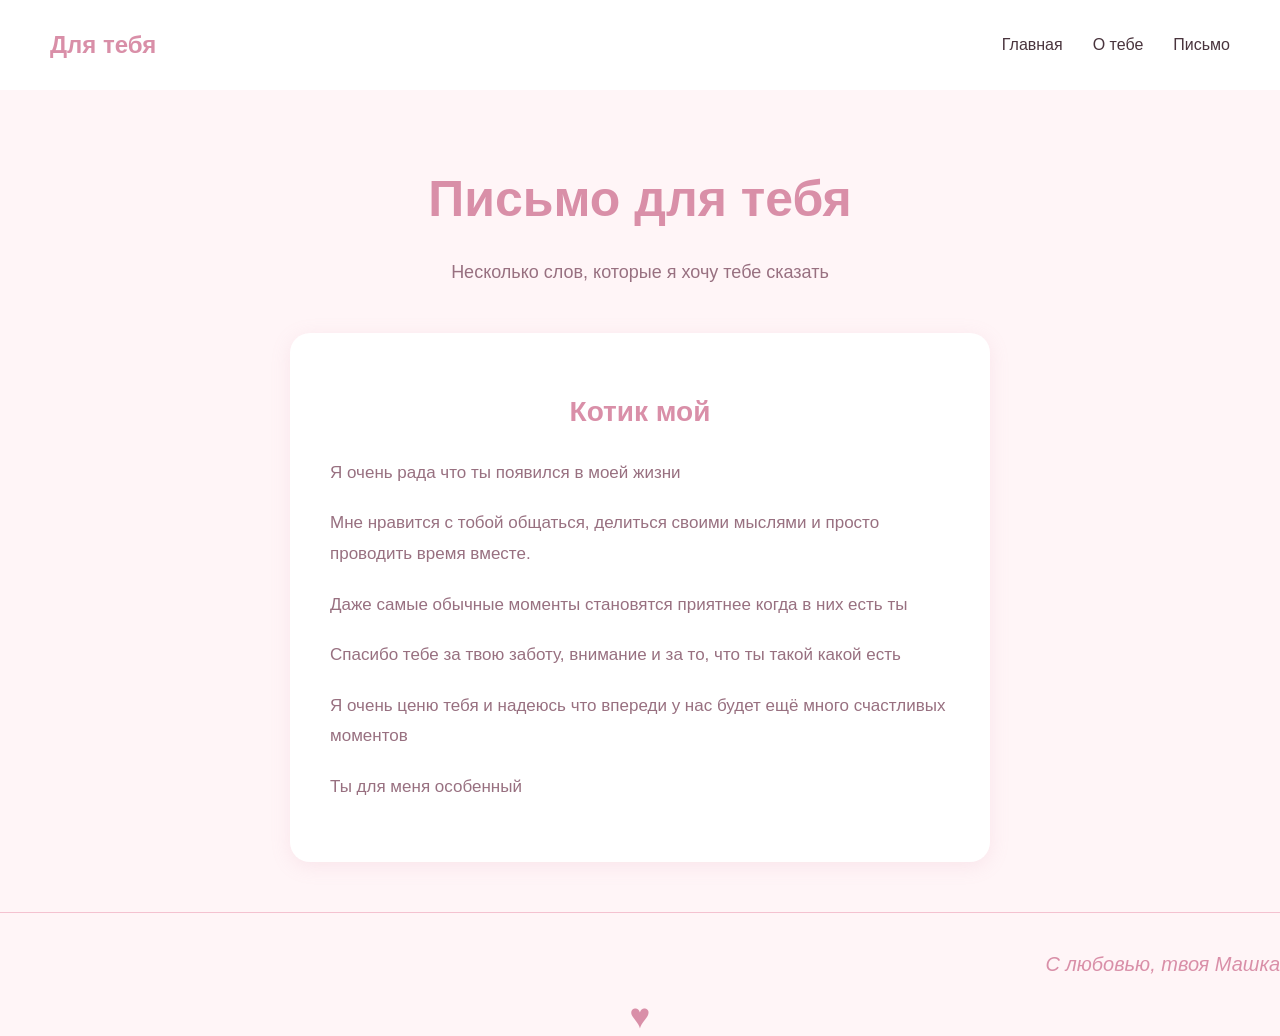
==== letter.html @ dadbfa0f "Add files via upload" ====
<!DOCTYPE html>
<html lang="ru">
<head>
    <meta charset="UTF-8">
    <meta name="viewport" content="width=device-width, initial-scale=1.0">
    <link rel="stylesheet" href="styles.css">
    <title>Письмо для тебя</title>
</head>
<body>
        <div class="container">

        <nav>
            <div class="logo">
                Для тебя
            </div>

            <ul>
                <li><a href="index.html">Главная</a></li>
                <li><a href="about.html">О тебе</a></li>
                <li><a href="letter.html">Письмо</a></li>
            </ul>
        </nav>
        </div>

        <header>
            <h1>Письмо для тебя</h1>
            <p>Несколько слов, которые я хочу тебе сказать</p>
        </header>

     <div class="letter-card">
    <h2>Котик мой </h2>

    <p>Я очень рада что ты появился в моей жизни</p>

    <p>Мне нравится с тобой общаться, делиться своими мыслями и просто проводить время вместе.</p>

    <p>Даже самые обычные моменты становятся приятнее когда в них есть ты</p>

    <p>Спасибо тебе за твою заботу, внимание и за то, что ты такой какой есть</p>

    <p>Я очень ценю тебя и надеюсь что впереди у нас будет ещё много счастливых моментов</p>

    <p>Ты для меня особенный</p>
</div>

<hr>

<div class="signature">
    <p>С любовью, твоя Машка</p>
</div>

<div class="heart">♥</div>


</body>
---- styles.css ----
* {
    box-sizing: border-box;
}

body {
    margin: 0;
    background-color: #FFF5F7;
    color: #49343D;
    font-family: Arial, Helvetica, sans-serif;
}

.container {
    text-align: center;
}

/* Заголовки */

h1 {
    color: #D98FA8;
    font-size: 50px;
}

p {
    font-size: 18px;
    color: #987080;
    margin-top: 10px;
}

/* Навигация */

nav {
    display: flex;
    justify-content: space-between;
    align-items: center;
    padding: 20px 50px;
    background-color: white;
}

nav ul {
    display: flex;
    list-style: none;
    gap: 30px;
}

nav ul li a {
    text-decoration: none;
    color: #49343D;
    font-size: 16px;
}

nav ul li a:hover {
    color: #D98FA8;
}

.logo {
    font-size: 24px;
    color: #D98FA8;
    font-weight: bold;
}

/* Главный блок */

header {
    margin-top: 80px;
    text-align: center;
}

.card {
    width: 450px;
    max-width: calc(100% - 30px);
    background-color: white;
    padding: 35px;
    border-radius: 20px;
    margin: 50px auto;
    text-align: center;
    box-shadow: 0 4px 15px rgba(0, 0, 0, 0.08);
}

.card p {
    font-size: 18px;
    color: #987080;
    line-height: 1.6;
    text-align: center;
}

.card h2 {
    font-size: 26px;
    color: #D98FA8;
    margin-bottom: 20px;
}

.card a {
    display: inline-block;
    background-color: #F4C2D0;
    color: #49343D;
    padding: 12px 25px;
    border-radius: 20px;
    text-decoration: none;
    transition: 0.3s;
}

.card a:hover {
    background-color: #D98FA8;
    color: white;
}

/* Карточки */

.cards {
    display: grid;
    grid-template-columns: 1fr 1fr;
    gap: 25px;
    max-width: 900px;
    margin: 50px auto;
    padding: 0 15px;
}

.info-card {
    background-color: white;
    padding: 25px;
    border-radius: 20px;
    text-align: center;
    box-shadow: 0 4px 15px rgba(0, 0, 0, 0.06);
    transition: 0.3s;
    animation: appear 0.8s ease both;
}

.info-card:hover {
    transform: translateY(-5px);
    box-shadow: 0 8px 20px rgba(217, 143, 168, 0.2);
}

.info-card h2 {
    color: #D98FA8;
    font-size: 23px;
}

.info-card p {
    color: #987080;
    font-size: 16px;
    line-height: 1.6;
}

/* Последнее послание */

.message {
    background-color: white;
    padding: 20px;
    border-radius: 20px;
    text-align: center;
    box-shadow: 0 8px 20px rgba(217, 143, 168, 0.2);
    max-width: 900px;
    margin: 50px auto;
}

/* Анимация */

@keyframes appear {
    from {
        opacity: 0;
        transform: translateY(20px);
    }

    to {
        opacity: 1;
        transform: translateY(0);
    }
}

/* Версия для телефона */

@media (max-width: 600px) {

    h1 {
        font-size: 32px;
    }

    nav {
        flex-direction: column;
        gap: 15px;
        padding: 15px;
    }

    nav ul {
        gap: 15px;
        padding: 0;
        flex-wrap: wrap;
        justify-content: center;
    }

    header {
        margin-top: 40px;
    }

    .cards {
        grid-template-columns: 1fr;
        margin: 30px auto;
    }

    .card {
        margin: 30px auto;
        padding: 25px;
    }

    .message {
        margin: 30px 15px;
    }
}


.info-card:nth-child(1) {
    animation-delay: 0.2s;
}

.info-card:nth-child(2) {
    animation-delay: 0.4s;
}

.info-card:nth-child(3) {
    animation-delay: 0.6s;
}

.info-card:nth-child(4) {
    animation-delay: 0.8s;
}

.top-button{
    background-color:#F4C2D0 ;
    color:#49343D;
    padding: 20px;
    border-radius: 20px;
    cursor: pointer;
    border: none;
    font-size: 16px;
    transition: 0.3s;
    display: block;
    margin: 30px auto;  

}

.top-button:hover {
    background-color: #D98FA8;
    color: white;
}
html {
    scroll-behavior: smooth;
}


footer{
    background-color: #F4C2D0;
    color:#49343D;
    text-align: center;
    padding: 20px;
    font-size: 16px;
}

.letter-card {
    background-color: white;
    max-width: 700px;
    margin: 50px auto;
    padding: 40px;
    border-radius: 20px;
    box-shadow: 0 4px 20px rgba(217, 143, 168, 0.15);
    animation: appear 1s ease;
}

.letter-card h2 {
    color: #D98FA8;
    font-size: 28px;
    text-align: center;
    margin-bottom: 30px;
}


.letter-card p {
    color: #987080;
    font-size: 17px;
    line-height: 1.8;
    margin-bottom: 20px;

}


@media (max-width: 600px) {
    .letter-card {
        margin: 30px 15px;
        padding: 25px;
    }

    .letter-card h2 {
        font-size: 24px;
    }

    .letter-card p {
        font-size: 16px;
    }
}

.signature {
    text-align: right;
    margin-top: 40px;
}

.signature p {
    color: #D98FA8;
    font-size: 20px;
    font-style: italic;
}

hr{
    border:none;
    height: 1px;
    background-color: #F4C2D0;
    margin: 30px 0;
}

.heart{
    color:#D98FA8;
    font-size: 35px;
    text-align: center;
    margin-top: 20px;
    animation: heartbeat 1s infinite;
}

@keyframes heartbeat {
    0% {
        transform: scale(1);
    }

    50% {
        transform: scale(1.2);
    }

    100% {
        transform: scale(1);
    }
}
@keyframes appear {
    from {
        opacity: 0;
        transform: translateY(20px);
    }

    to {
        opacity: 1;
        transform: translateY(0);
    }
}
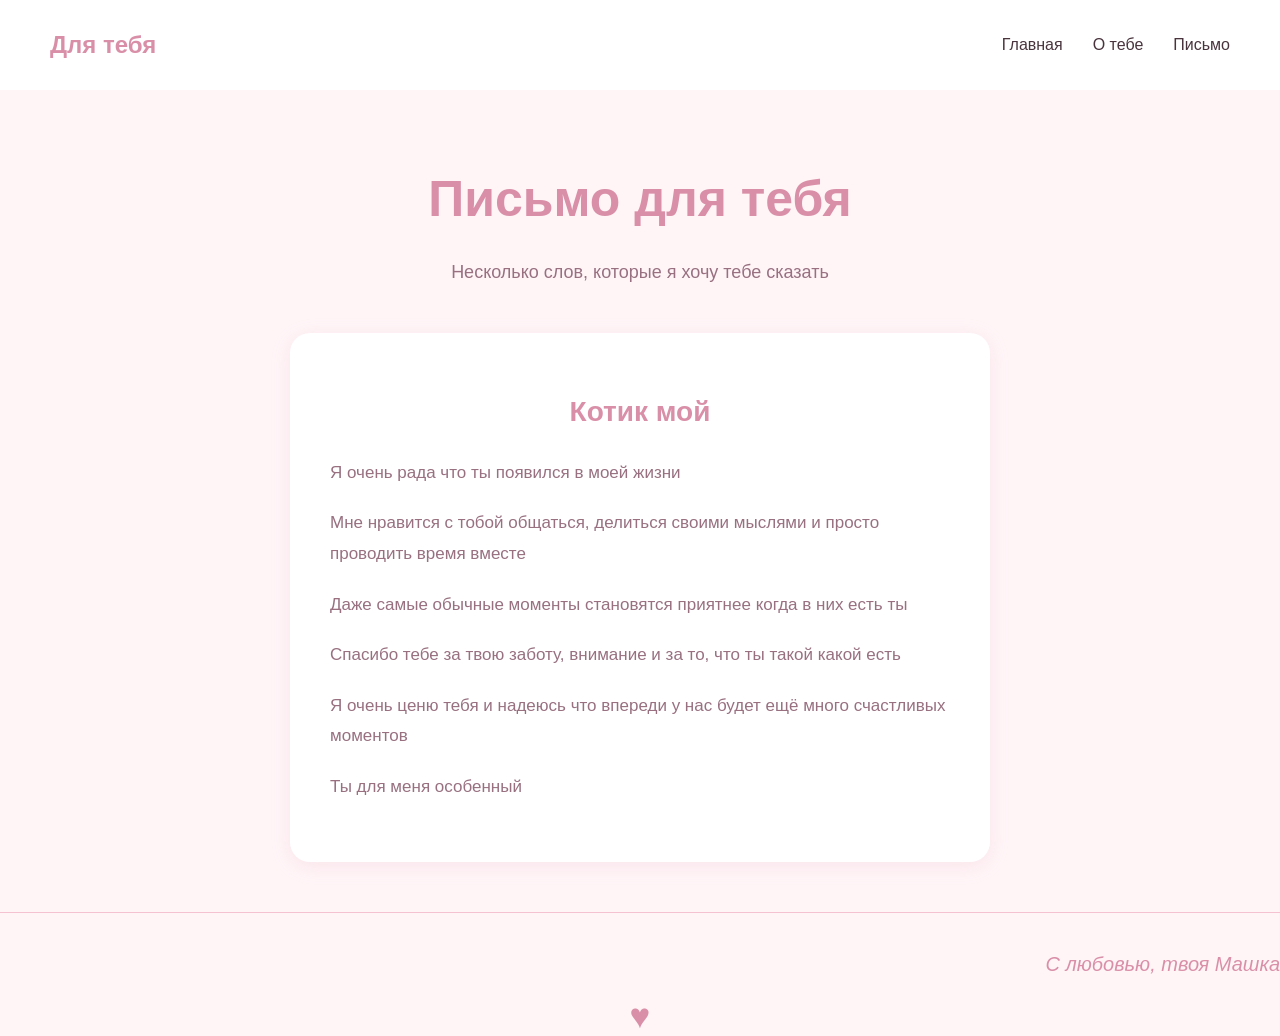
==== commit d292a321: "Fix punctuation in letter.html Removed the period at the end of a sentence." ====
--- a/letter.html
+++ b/letter.html
@@ -32,7 +32,7 @@
 
     <p>Я очень рада что ты появился в моей жизни</p>
 
-    <p>Мне нравится с тобой общаться, делиться своими мыслями и просто проводить время вместе.</p>
+    <p>Мне нравится с тобой общаться, делиться своими мыслями и просто проводить время вместе</p>
 
     <p>Даже самые обычные моменты становятся приятнее когда в них есть ты</p>
 
@@ -52,4 +52,4 @@
 <div class="heart">♥</div>
 
 
-</body>+</body>
